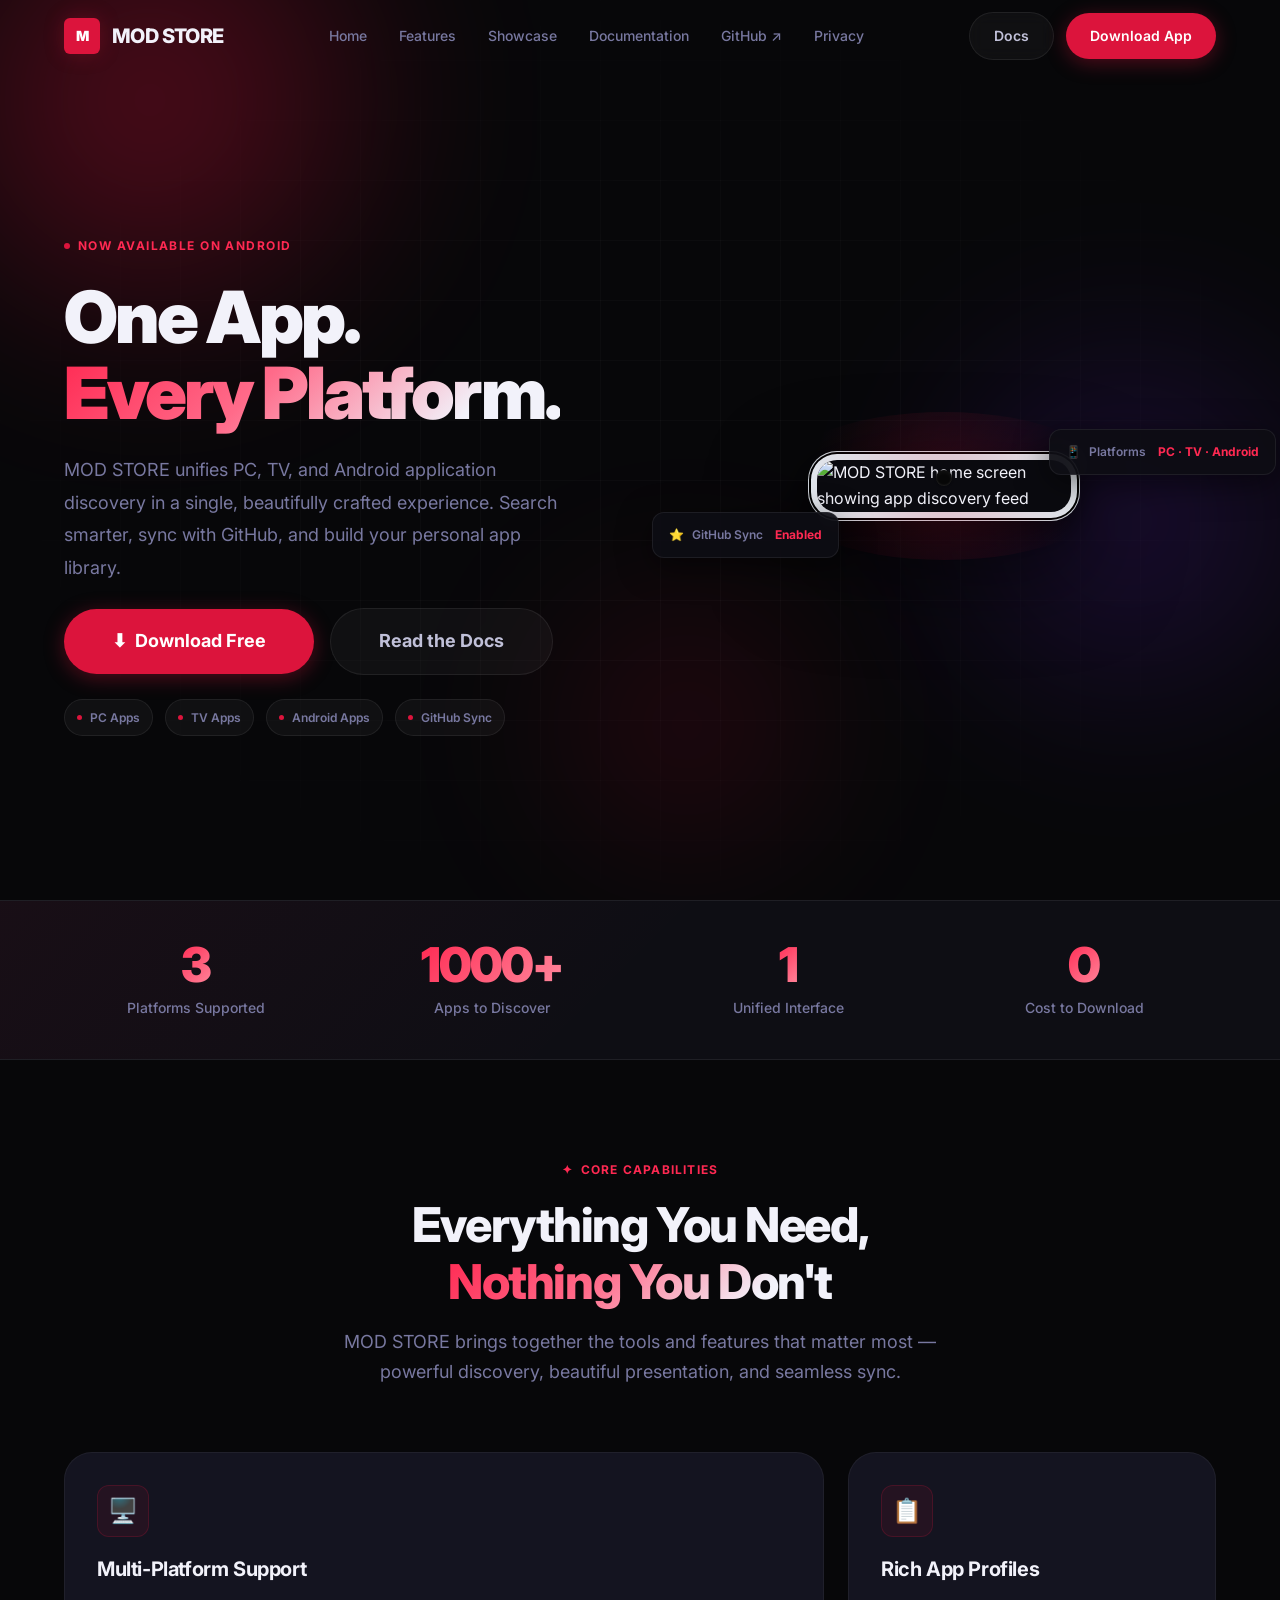
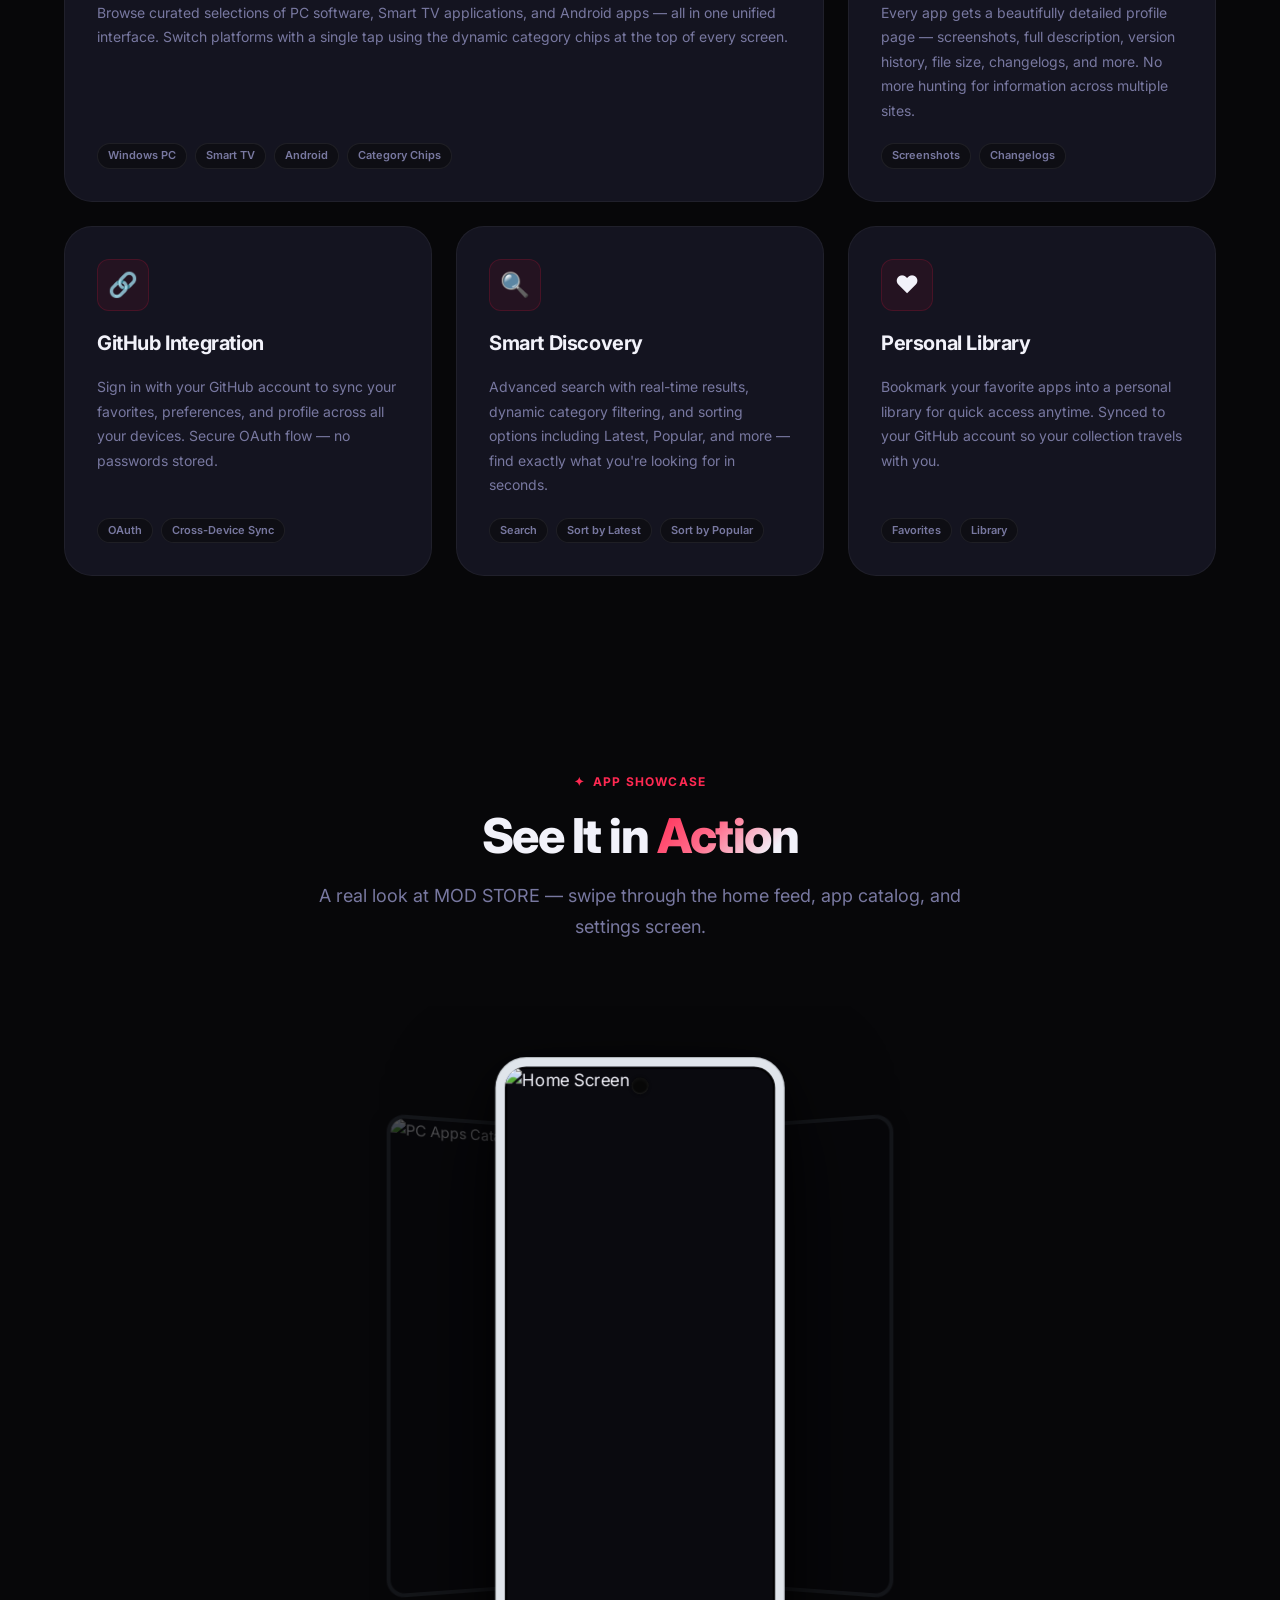
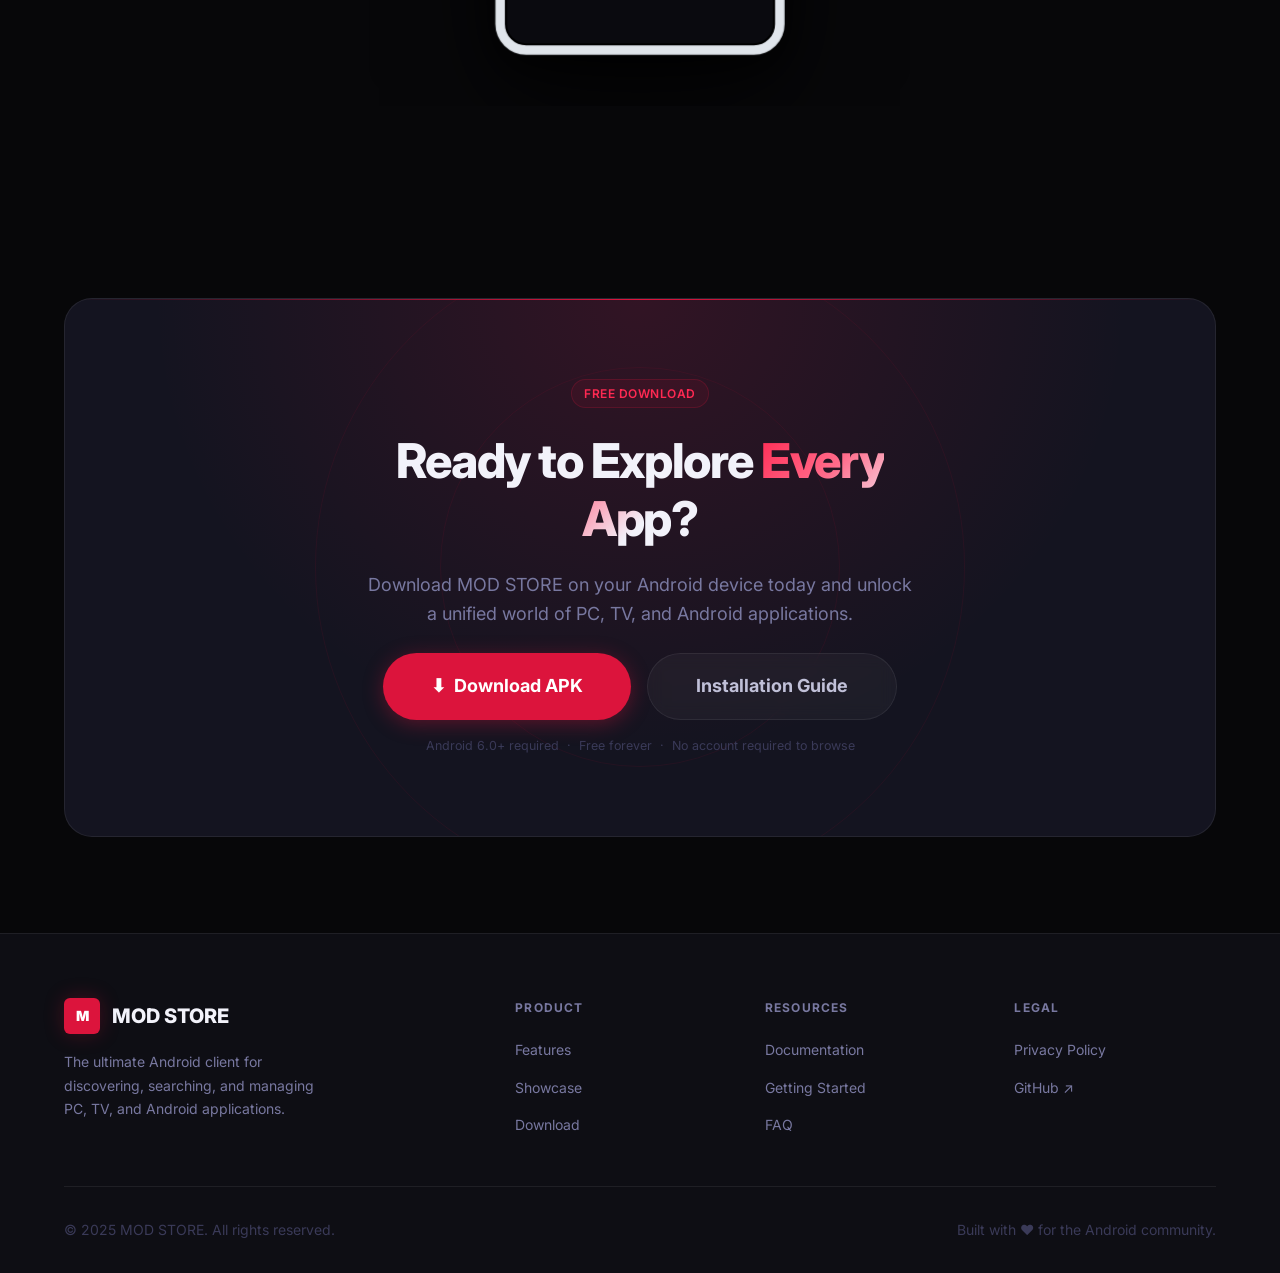
==== index.html @ a634ddc0 "Add files via upload" ====
<!DOCTYPE html>
<html lang="en">
<head>
  <meta charset="UTF-8" />
  <meta name="viewport" content="width=device-width, initial-scale=1.0" />
  <title>MOD STORE – Discover PC, TV &amp; Android Apps in One Place</title>
  <meta name="description" content="MOD STORE is the ultimate Android app for discovering and managing PC, TV, and mobile applications. GitHub sync, smart search, rich app profiles, and a personal library – all in one beautifully designed experience." />
  <meta name="theme-color" content="#DC143C" />
  <link rel="preconnect" href="https://fonts.googleapis.com" />
  <link rel="preconnect" href="https://fonts.gstatic.com" crossorigin />
  <link rel="stylesheet" href="https://fonts.googleapis.com/css2?family=Inter:wght@300;400;500;600;700;800;900&display=swap" />
  <link rel="stylesheet" href="assets/css/global.css" />
  <link rel="stylesheet" href="assets/css/home.css" />
</head>
<body>

<!-- ═══════════════════════════════════════════════════════════
     NAVIGATION
════════════════════════════════════════════════════════════ -->
<nav class="nav" id="main-nav" aria-label="Main navigation">
  <div class="nav__inner">
    <a href="index.html" class="nav__logo" id="nav-logo">
      <div class="nav__logo-icon" aria-hidden="true">M</div>
      MOD STORE
    </a>

    <ul class="nav__links" role="list">
      <li><a href="index.html" class="nav__link" id="nav-link-home">Home</a></li>
      <li><a href="#features" class="nav__link" id="nav-link-features">Features</a></li>
      <li><a href="#showcase" class="nav__link" id="nav-link-showcase">Showcase</a></li>
      <li><a href="docs.html" class="nav__link" id="nav-link-docs">Documentation</a></li>
      <li><a href="https://github.com/Developer-For-Git" target="_blank" rel="noopener" class="nav__link" id="nav-link-github">GitHub ↗</a></li>
      <li><a href="privacy.html" class="nav__link" id="nav-link-privacy">Privacy</a></li>
    </ul>

    <div class="nav__actions">
      <a href="docs.html" class="btn btn--ghost" id="nav-btn-docs">Docs</a>
      <a href="https://github.com/Developer-For-Git/MOD-STORE/releases/download/New/MOD-STORE-UPDATED.apk" class="btn btn--primary" id="nav-btn-download">Download App</a>
    </div>

    <button class="nav__hamburger" id="nav-hamburger" aria-label="Open navigation menu" aria-expanded="false">
      <span></span><span></span><span></span>
    </button>
  </div>
</nav>

<!-- Mobile nav overlay -->
<div class="nav__mobile" id="nav-mobile" role="navigation" aria-label="Mobile navigation">
  <a href="index.html" class="nav__link" id="mobile-nav-home">Home</a>
  <a href="#features" class="nav__link" id="mobile-nav-features">Features</a>
  <a href="#showcase" class="nav__link" id="mobile-nav-showcase">Showcase</a>
  <a href="docs.html" class="nav__link" id="mobile-nav-docs">Documentation</a>
  <a href="https://github.com/Developer-For-Git" target="_blank" rel="noopener" class="nav__link" id="mobile-nav-github">GitHub ↗</a>
  <a href="privacy.html" class="nav__link" id="mobile-nav-privacy">Privacy Policy</a>
  <a href="https://github.com/Developer-For-Git/MOD-STORE/releases/download/New/MOD-STORE-UPDATED.apk" class="btn btn--primary" id="mobile-nav-download">Download App</a>
</div>


<!-- ═══════════════════════════════════════════════════════════
     HERO
════════════════════════════════════════════════════════════ -->
<section class="hero" id="hero" aria-labelledby="hero-heading">
  <div class="hero__bg" aria-hidden="true">
    <div class="hero__orb hero__orb--1"></div>
    <div class="hero__orb hero__orb--2"></div>
    <div class="hero__orb hero__orb--3"></div>
    <div class="hero__grid"></div>
  </div>

  <div class="container">
    <div class="hero__content">
      <!-- Left: Text -->
      <div class="hero__text">
        <div class="hero__eyebrow">
          <span class="hero__eyebrow-dot" aria-hidden="true"></span>
          Now Available on Android
        </div>

        <h1 class="hero__title" id="hero-heading">
          One App.<br />
          <span class="gradient-text">Every Platform.</span>
        </h1>

        <p class="hero__subtitle">
          MOD STORE unifies PC, TV, and Android application discovery in a single, beautifully crafted experience. Search smarter, sync with GitHub, and build your personal app library.
        </p>

        <div class="hero__actions">
          <a href="https://github.com/Developer-For-Git/MOD-STORE/releases/download/New/MOD-STORE-UPDATED.apk" target="_blank" rel="noopener" class="btn btn--primary btn--xl" id="hero-download-btn">
            <span aria-hidden="true">⬇</span> Download Free
          </a>
          <a href="docs.html" class="btn btn--ghost btn--xl" id="hero-docs-btn">
            Read the Docs
          </a>
        </div>

        <div class="hero__platform-badges" aria-label="Supported platforms">
          <span class="hero__platform-badge">
            <span class="dot" aria-hidden="true"></span> PC Apps
          </span>
          <span class="hero__platform-badge">
            <span class="dot" aria-hidden="true"></span> TV Apps
          </span>
          <span class="hero__platform-badge">
            <span class="dot" aria-hidden="true"></span> Android Apps
          </span>
          <span class="hero__platform-badge">
            <span class="dot" aria-hidden="true"></span> GitHub Sync
          </span>
        </div>
      </div>

      <!-- Right: Mockup -->
      <div class="hero__visual" aria-hidden="true">
        <div class="hero__mockup-wrap">
          <!-- Silver Phone Frame styling added via CSS -->
          <div class="hero__mockup-notch"></div>
          <img src="https://raw.githubusercontent.com/Developer-For-Git/MOD-STORE-WEB-AS-DOC-DATA/refs/heads/main/SCREENSHOT/Screenshot_20260407_165447.jpg"
               alt="MOD STORE home screen showing app discovery feed"
               class="hero__mockup"
               width="360"
               loading="eager" />
          <div class="hero__mockup-glow"></div>

          <div class="hero__stat-chip hero__stat-chip--bottom">
            <span class="icon" aria-hidden="true">📱</span>
            <span class="label">Platforms</span>
            <span class="value">PC · TV · Android</span>
          </div>

          <div class="hero__stat-chip hero__stat-chip--top">
            <span class="icon" aria-hidden="true">⭐</span>
            <span class="label">GitHub Sync</span>
            <span class="value">Enabled</span>
          </div>
        </div>
      </div>
    </div>
  </div>
</section>


<!-- ═══════════════════════════════════════════════════════════
     STATS BAR
════════════════════════════════════════════════════════════ -->
<div class="stats-bar" aria-label="Key statistics">
  <div class="container">
    <div class="stats-bar__grid">
      <div class="stat-item reveal">
        <span class="stat-item__value">3</span>
        <span class="stat-item__label">Platforms Supported</span>
      </div>
      <div class="stat-item reveal reveal--delay-1">
        <span class="stat-item__value">1000+</span>
        <span class="stat-item__label">Apps to Discover</span>
      </div>
      <div class="stat-item reveal reveal--delay-2">
        <span class="stat-item__value">1</span>
        <span class="stat-item__label">Unified Interface</span>
      </div>
      <div class="stat-item reveal reveal--delay-3">
        <span class="stat-item__value">0</span>
        <span class="stat-item__label">Cost to Download</span>
      </div>
    </div>
  </div>
</div>


<!-- ═══════════════════════════════════════════════════════════
     FEATURES
════════════════════════════════════════════════════════════ -->
<section class="features section" id="features" aria-labelledby="features-heading">
  <div class="container">
    <header class="section-header reveal">
      <div class="section-header__eyebrow" aria-hidden="true">
        <span>✦</span> Core Capabilities
      </div>
      <h2 class="section-header__title" id="features-heading">
        Everything You Need,<br />
        <span class="gradient-text">Nothing You Don't</span>
      </h2>
      <p class="section-header__subtitle">
        MOD STORE brings together the tools and features that matter most — powerful discovery, beautiful presentation, and seamless sync.
      </p>
    </header>

    <div class="features__grid">
      <!-- Card 1 – Wide -->
      <article class="feature-card reveal" id="feature-multiplatform">
        <div class="feature-card__icon" aria-hidden="true">🖥️</div>
        <h3 class="feature-card__title">Multi-Platform Support</h3>
        <p class="feature-card__description">
          Browse curated selections of PC software, Smart TV applications, and Android apps — all in one unified interface. Switch platforms with a single tap using the dynamic category chips at the top of every screen.
        </p>
        <div class="feature-card__tags" aria-label="Supported platforms">
          <span class="feature-tag">Windows PC</span>
          <span class="feature-tag">Smart TV</span>
          <span class="feature-tag">Android</span>
          <span class="feature-tag">Category Chips</span>
        </div>
      </article>

      <!-- Card 2 -->
      <article class="feature-card reveal reveal--delay-1" id="feature-profiles">
        <div class="feature-card__icon" aria-hidden="true">📋</div>
        <h3 class="feature-card__title">Rich App Profiles</h3>
        <p class="feature-card__description">
          Every app gets a beautifully detailed profile page — screenshots, full description, version history, file size, changelogs, and more. No more hunting for information across multiple sites.
        </p>
        <div class="feature-card__tags">
          <span class="feature-tag">Screenshots</span>
          <span class="feature-tag">Changelogs</span>
        </div>
      </article>

      <!-- Card 3 -->
      <article class="feature-card reveal reveal--delay-2" id="feature-github">
        <div class="feature-card__icon" aria-hidden="true">🔗</div>
        <h3 class="feature-card__title">GitHub Integration</h3>
        <p class="feature-card__description">
          Sign in with your GitHub account to sync your favorites, preferences, and profile across all your devices. Secure OAuth flow — no passwords stored.
        </p>
        <div class="feature-card__tags">
          <span class="feature-tag">OAuth</span>
          <span class="feature-tag">Cross-Device Sync</span>
        </div>
      </article>

      <!-- Card 4 -->
      <article class="feature-card reveal reveal--delay-1" id="feature-discovery">
        <div class="feature-card__icon" aria-hidden="true">🔍</div>
        <h3 class="feature-card__title">Smart Discovery</h3>
        <p class="feature-card__description">
          Advanced search with real-time results, dynamic category filtering, and sorting options including Latest, Popular, and more — find exactly what you're looking for in seconds.
        </p>
        <div class="feature-card__tags">
          <span class="feature-tag">Search</span>
          <span class="feature-tag">Sort by Latest</span>
          <span class="feature-tag">Sort by Popular</span>
        </div>
      </article>

      <!-- Card 5 -->
      <article class="feature-card reveal reveal--delay-2" id="feature-library">
        <div class="feature-card__icon" aria-hidden="true">❤️</div>
        <h3 class="feature-card__title">Personal Library</h3>
        <p class="feature-card__description">
          Bookmark your favorite apps into a personal library for quick access anytime. Synced to your GitHub account so your collection travels with you.
        </p>
        <div class="feature-card__tags">
          <span class="feature-tag">Favorites</span>
          <span class="feature-tag">Library</span>
        </div>
      </article>
    </div>
  </div>
</section>


<!-- ═══════════════════════════════════════════════════════════
     SHOWCASE – SWIPEABLE PHONE STAGE
════════════════════════════════════════════════════════════ -->
<section class="showcase section" id="showcase" aria-labelledby="showcase-heading">
  <div class="container">
    <header class="section-header reveal">
      <div class="section-header__eyebrow" aria-hidden="true">
        <span>✦</span> App Showcase
      </div>
      <h2 class="section-header__title" id="showcase-heading">
        See It in <span class="gradient-text">Action</span>
      </h2>
      <p class="section-header__subtitle">
        A real look at MOD STORE — swipe through the home feed, app catalog, and settings screen.
      </p>
    </header>

    <!-- Phone Stage (Swipeable 3D Carousel) -->
    <div class="phone-stage reveal" id="phone-stage" aria-label="Swipeable app screenshots">

      <!-- Slide 1 -->
      <div class="stage-device">
        <div class="stage-device__notch"></div>
        <img src="https://raw.githubusercontent.com/Developer-For-Git/MOD-STORE-WEB-AS-DOC-DATA/refs/heads/main/SCREENSHOT/Screenshot_20260407_165451.jpg" alt="PC Apps Catalog" draggable="false" />
      </div>

      <!-- Slide 2 -->
      <div class="stage-device">
        <div class="stage-device__notch"></div>
        <img src="https://raw.githubusercontent.com/Developer-For-Git/MOD-STORE-WEB-AS-DOC-DATA/refs/heads/main/SCREENSHOT/Screenshot_20260407_165447.jpg" alt="Home Screen" draggable="false" />
      </div>

      <!-- Slide 3 -->
      <div class="stage-device">
        <div class="stage-device__notch"></div>
        <img src="https://raw.githubusercontent.com/Developer-For-Git/MOD-STORE-WEB-AS-DOC-DATA/refs/heads/main/SCREENSHOT/Screenshot_20260407_165457.jpg" alt="App Settings" draggable="false" />
      </div>

      <!-- Slide 4 -->
      <div class="stage-device">
        <div class="stage-device__notch"></div>
        <img src="https://raw.githubusercontent.com/Developer-For-Git/MOD-STORE-WEB-AS-DOC-DATA/refs/heads/main/SCREENSHOT/Screenshot_20260407_205702.jpg" alt="App Details" draggable="false" />
      </div>

      <!-- Slide 5 -->
      <div class="stage-device">
        <div class="stage-device__notch"></div>
        <img src="https://raw.githubusercontent.com/Developer-For-Git/MOD-STORE-WEB-AS-DOC-DATA/refs/heads/main/SCREENSHOT/Screenshot_20260407_205804.jpg" alt="Download Progress" draggable="false" />
      </div>

      <!-- Slide 6 -->
      <div class="stage-device">
        <div class="stage-device__notch"></div>
        <img src="https://raw.githubusercontent.com/Developer-For-Git/MOD-STORE-WEB-AS-DOC-DATA/refs/heads/main/SCREENSHOT/Screenshot_20260407_210455.jpg" alt="More Options" draggable="false" />
      </div>

    </div>
  </div>
</section>



<!-- ═══════════════════════════════════════════════════════════
     CTA DOWNLOAD
════════════════════════════════════════════════════════════ -->
<section class="cta-section section" id="download" aria-labelledby="cta-heading">
  <div class="container">
    <div class="cta-banner reveal">
      <div class="cta-ring cta-ring--1" aria-hidden="true"></div>
      <div class="cta-ring cta-ring--2" aria-hidden="true"></div>
      <div class="cta-banner__content">
        <div class="badge badge--primary" aria-hidden="true">Free Download</div>
        <h2 class="cta-banner__title" id="cta-heading">
          Ready to Explore <span class="gradient-text">Every App</span>?
        </h2>
        <p class="cta-banner__subtitle">
          Download MOD STORE on your Android device today and unlock a unified world of PC, TV, and Android applications.
        </p>
        <div class="cta-banner__actions">
          <a href="https://github.com/Developer-For-Git/MOD-STORE/releases/download/New/MOD-STORE-UPDATED.apk" target="_blank" rel="noopener" class="btn btn--primary btn--xl" id="cta-download-btn" aria-label="Download MOD STORE APK">
            <span aria-hidden="true">⬇</span> Download APK
          </a>
          <a href="docs.html#getting-started" class="btn btn--ghost btn--xl" id="cta-docs-btn">
            Installation Guide
          </a>
        </div>
        <p style="font-size: 0.78rem; color: var(--text-faint); margin-top: -8px;">
          Android 6.0+ required &nbsp;·&nbsp; Free forever &nbsp;·&nbsp; No account required to browse
        </p>
      </div>
    </div>
  </div>
</section>


<!-- ═══════════════════════════════════════════════════════════
     FOOTER
════════════════════════════════════════════════════════════ -->
<footer class="footer" aria-label="Site footer">
  <div class="container">
    <div class="footer__grid">
      <div class="footer__brand">
        <a href="index.html" class="footer__logo" id="footer-logo">
          <div class="nav__logo-icon" aria-hidden="true">M</div>
          MOD STORE
        </a>
        <p class="footer__tagline">
          The ultimate Android client for discovering, searching, and managing PC, TV, and Android applications.
        </p>
      </div>

      <div>
        <p class="footer__col-title">Product</p>
        <ul class="footer__links" role="list">
          <li><a href="#features" class="footer__link" id="footer-features">Features</a></li>
          <li><a href="#showcase" class="footer__link" id="footer-showcase">Showcase</a></li>
          <li><a href="#download" class="footer__link" id="footer-download">Download</a></li>
        </ul>
      </div>

      <div>
        <p class="footer__col-title">Resources</p>
        <ul class="footer__links" role="list">
          <li><a href="docs.html" class="footer__link" id="footer-docs">Documentation</a></li>
          <li><a href="docs.html#getting-started" class="footer__link" id="footer-getting-started">Getting Started</a></li>
          <li><a href="docs.html#faq" class="footer__link" id="footer-faq">FAQ</a></li>
        </ul>
      </div>

      <div>
        <p class="footer__col-title">Legal</p>
        <ul class="footer__links" role="list">
          <li><a href="privacy.html" class="footer__link" id="footer-privacy">Privacy Policy</a></li>
          <li><a href="https://github.com/Developer-For-Git" target="_blank" rel="noopener" class="footer__link" id="footer-github">GitHub ↗</a></li>
        </ul>
      </div>
    </div>

    <div class="footer__bottom">
      <span>&copy; 2025 MOD STORE. All rights reserved.</span>
      <span>Built with ❤️ for the Android community.</span>
    </div>
  </div>
</footer>


<script src="assets/js/nav.js"></script>
<script src="assets/js/showcase.js"></script>
</body>
</html>
---- assets/css/global.css ----
/* ============================================================
   MOD STORE – Global CSS
   Design tokens, reset, typography, utilities, animations
   ============================================================ */

@import url('https://fonts.googleapis.com/css2?family=Inter:wght@300;400;500;600;700;800;900&display=swap');

/* ── Design Tokens ─────────────────────────────────────────── */
:root {
  /* Colors */
  --primary:          #DC143C;
  --primary-light:    #FF2952;
  --primary-dark:     #A50E2D;
  --primary-glow:     rgba(220, 20, 60, 0.35);
  --primary-subtle:   rgba(220, 20, 60, 0.08);

  /* Backgrounds */
  --bg-base:          #070709;
  --bg-surface:       #0E0E14;
  --bg-card:          #141420;
  --bg-card-hover:    #1C1C2C;
  --bg-glass:         rgba(255, 255, 255, 0.04);
  --bg-glass-hover:   rgba(255, 255, 255, 0.07);

  /* Text */
  --text-primary:     #F2F2FA;
  --text-secondary:   #C0C0D8;
  --text-muted:       #7878A0;
  --text-faint:       #3A3A58;

  /* Borders */
  --border:           rgba(255, 255, 255, 0.07);
  --border-active:    rgba(220, 20, 60, 0.5);
  --border-card:      rgba(255, 255, 255, 0.05);

  /* Shadows */
  --shadow-sm:        0 2px 12px rgba(0,0,0,0.4);
  --shadow-md:        0 8px 32px rgba(0,0,0,0.5);
  --shadow-lg:        0 20px 60px rgba(0,0,0,0.6);
  --shadow-glow:      0 0 40px var(--primary-glow);
  --shadow-glow-sm:   0 0 20px rgba(220,20,60,0.25);

  /* Radius */
  --radius-sm:        6px;
  --radius-md:        12px;
  --radius-lg:        20px;
  --radius-xl:        28px;
  --radius-full:      9999px;

  /* Spacing */
  --space-1:  4px;
  --space-2:  8px;
  --space-3:  12px;
  --space-4:  16px;
  --space-5:  20px;
  --space-6:  24px;
  --space-8:  32px;
  --space-10: 40px;
  --space-12: 48px;
  --space-16: 64px;
  --space-20: 80px;
  --space-24: 96px;

  /* Typography */
  --font:          'Inter', -apple-system, BlinkMacSystemFont, sans-serif;
  --text-xs:       0.75rem;
  --text-sm:       0.875rem;
  --text-base:     1rem;
  --text-lg:       1.125rem;
  --text-xl:       1.25rem;
  --text-2xl:      1.5rem;
  --text-3xl:      1.875rem;
  --text-4xl:      2.25rem;
  --text-5xl:      3rem;
  --text-6xl:      3.75rem;
  --text-7xl:      4.5rem;

  /* Transitions */
  --transition-fast:   150ms ease;
  --transition-base:   250ms ease;
  --transition-slow:   400ms ease;

  /* Layout */
  --nav-height:    72px;
  --max-width:     1200px;
  --content-width: 860px;
}

/* ── CSS Reset ─────────────────────────────────────────────── */
*, *::before, *::after {
  box-sizing: border-box;
  margin: 0;
  padding: 0;
}

html {
  scroll-behavior: smooth;
  -webkit-text-size-adjust: 100%;
}

body {
  font-family: var(--font);
  font-size: var(--text-base);
  line-height: 1.6;
  color: var(--text-primary);
  background-color: var(--bg-base);
  overflow-x: hidden;
  -webkit-font-smoothing: antialiased;
  -moz-osx-font-smoothing: grayscale;
}

img, video {
  max-width: 100%;
  height: auto;
  display: block;
}

a {
  color: inherit;
  text-decoration: none;
}

button {
  cursor: pointer;
  border: none;
  background: none;
  font-family: inherit;
}

ul, ol {
  list-style: none;
}

/* ── Typography ────────────────────────────────────────────── */
h1, h2, h3, h4, h5, h6 {
  font-weight: 700;
  line-height: 1.2;
  letter-spacing: -0.02em;
}

/* Gradient text utility */
.gradient-text {
  background: linear-gradient(135deg, var(--primary-light) 0%, #FF6B8A 40%, var(--text-primary) 80%);
  -webkit-background-clip: text;
  -webkit-text-fill-color: transparent;
  background-clip: text;
}

.gradient-text-alt {
  background: linear-gradient(135deg, var(--text-primary) 0%, var(--text-secondary) 60%, var(--primary-light) 100%);
  -webkit-background-clip: text;
  -webkit-text-fill-color: transparent;
  background-clip: text;
}

/* ── Layout Utilities ──────────────────────────────────────── */
.container {
  width: 100%;
  max-width: var(--max-width);
  margin-inline: auto;
  padding-inline: var(--space-6);
}

.section {
  padding-block: var(--space-24);
}

@media (max-width: 768px) {
  .section {
    padding-block: var(--space-16);
  }
}

/* ── Navigation ────────────────────────────────────────────── */
.nav {
  position: fixed;
  top: 0;
  left: 0;
  right: 0;
  z-index: 1000;
  height: var(--nav-height);
  display: flex;
  align-items: center;
  transition: background var(--transition-slow), box-shadow var(--transition-slow);
}

.nav.scrolled {
  background: rgba(7, 7, 9, 0.88);
  backdrop-filter: blur(20px);
  -webkit-backdrop-filter: blur(20px);
  box-shadow: 0 1px 0 var(--border);
}

.nav__inner {
  display: flex;
  align-items: center;
  justify-content: space-between;
  width: 100%;
  max-width: var(--max-width);
  margin-inline: auto;
  padding-inline: var(--space-6);
}

.nav__logo {
  display: flex;
  align-items: center;
  gap: var(--space-3);
  font-size: var(--text-xl);
  font-weight: 800;
  letter-spacing: -0.03em;
}

.nav__logo-icon {
  width: 36px;
  height: 36px;
  background: var(--primary);
  border-radius: var(--radius-sm);
  display: flex;
  align-items: center;
  justify-content: center;
  font-size: var(--text-sm);
  font-weight: 900;
  color: white;
  box-shadow: var(--shadow-glow-sm);
  flex-shrink: 0;
}

.nav__links {
  display: flex;
  align-items: center;
  gap: var(--space-8);
}

.nav__link {
  font-size: var(--text-sm);
  font-weight: 500;
  color: var(--text-muted);
  transition: color var(--transition-fast);
  position: relative;
}

.nav__link:hover {
  color: var(--text-primary);
}

.nav__link::after {
  content: '';
  position: absolute;
  bottom: -3px;
  left: 0;
  width: 0;
  height: 1.5px;
  background: var(--primary);
  transition: width var(--transition-base);
}

.nav__link:hover::after {
  width: 100%;
}

.nav__actions {
  display: flex;
  align-items: center;
  gap: var(--space-3);
}

/* ── Buttons ───────────────────────────────────────────────── */
.btn {
  display: inline-flex;
  align-items: center;
  gap: var(--space-2);
  padding: var(--space-3) var(--space-6);
  border-radius: var(--radius-full);
  font-size: var(--text-sm);
  font-weight: 600;
  transition: all var(--transition-base);
  white-space: nowrap;
  position: relative;
  overflow: hidden;
}

.btn--primary {
  background: var(--primary);
  color: white;
  box-shadow: 0 4px 20px var(--primary-glow);
}

.btn--primary:hover {
  background: var(--primary-light);
  transform: translateY(-2px);
  box-shadow: 0 8px 32px var(--primary-glow);
}

.btn--primary:active {
  transform: translateY(0);
}

.btn--ghost {
  background: var(--bg-glass);
  color: var(--text-secondary);
  border: 1px solid var(--border);
  backdrop-filter: blur(8px);
}

.btn--ghost:hover {
  background: var(--bg-glass-hover);
  color: var(--text-primary);
  border-color: rgba(255,255,255,0.15);
  transform: translateY(-1px);
}

.btn--lg {
  padding: var(--space-4) var(--space-10);
  font-size: var(--text-base);
  border-radius: var(--radius-full);
}

.btn--xl {
  padding: 18px var(--space-12);
  font-size: var(--text-lg);
  font-weight: 700;
  border-radius: var(--radius-full);
}

/* Shimmer effect on primary buttons */
.btn--primary::before {
  content: '';
  position: absolute;
  top: 0;
  left: -100%;
  width: 100%;
  height: 100%;
  background: linear-gradient(90deg, transparent, rgba(255,255,255,0.15), transparent);
  transition: left 0.5s ease;
}

.btn--primary:hover::before {
  left: 100%;
}

/* ── Badge ─────────────────────────────────────────────────── */
.badge {
  display: inline-flex;
  align-items: center;
  gap: var(--space-1);
  padding: var(--space-1) var(--space-3);
  border-radius: var(--radius-full);
  font-size: var(--text-xs);
  font-weight: 600;
  letter-spacing: 0.04em;
  text-transform: uppercase;
}

.badge--primary {
  background: var(--primary-subtle);
  color: var(--primary-light);
  border: 1px solid rgba(220,20,60,0.2);
}

.badge--surface {
  background: var(--bg-card);
  color: var(--text-muted);
  border: 1px solid var(--border-card);
}

/* ── Card ──────────────────────────────────────────────────── */
.card {
  background: var(--bg-card);
  border: 1px solid var(--border-card);
  border-radius: var(--radius-lg);
  padding: var(--space-8);
  transition: all var(--transition-base);
}

.card--glass {
  background: var(--bg-glass);
  border: 1px solid var(--border);
  backdrop-filter: blur(16px);
  -webkit-backdrop-filter: blur(16px);
}

.card:hover {
  background: var(--bg-card-hover);
  border-color: var(--border-active);
  transform: translateY(-4px);
  box-shadow: var(--shadow-md), var(--shadow-glow-sm);
}

/* ── Section Header ────────────────────────────────────────── */
.section-header {
  text-align: center;
  margin-bottom: var(--space-16);
}

.section-header__eyebrow {
  display: inline-flex;
  align-items: center;
  gap: var(--space-2);
  font-size: var(--text-xs);
  font-weight: 700;
  letter-spacing: 0.1em;
  text-transform: uppercase;
  color: var(--primary-light);
  margin-bottom: var(--space-4);
}

.section-header__title {
  font-size: clamp(var(--text-3xl), 5vw, var(--text-5xl));
  font-weight: 800;
  letter-spacing: -0.03em;
  margin-bottom: var(--space-4);
}

.section-header__subtitle {
  font-size: var(--text-lg);
  color: var(--text-muted);
  max-width: 60ch;
  margin-inline: auto;
  line-height: 1.7;
}

/* ── Divider ────────────────────────────────────────────────── */
.divider {
  height: 1px;
  background: linear-gradient(90deg, transparent, var(--border), transparent);
  border: none;
  margin-block: var(--space-20);
}

/* ── Hamburger (mobile nav) ─────────────────────────────────── */
.nav__hamburger {
  display: none;
  flex-direction: column;
  gap: 5px;
  padding: var(--space-2);
  cursor: pointer;
}

.nav__hamburger span {
  display: block;
  width: 22px;
  height: 2px;
  background: var(--text-primary);
  border-radius: 2px;
  transition: all var(--transition-base);
}

.nav__hamburger.open span:nth-child(1) {
  transform: translateY(7px) rotate(45deg);
}
.nav__hamburger.open span:nth-child(2) {
  opacity: 0;
  transform: scaleX(0);
}
.nav__hamburger.open span:nth-child(3) {
  transform: translateY(-7px) rotate(-45deg);
}

/* Mobile nav overlay */
.nav__mobile {
  display: none;
  position: fixed;
  top: var(--nav-height);
  left: 0; right: 0;
  background: rgba(7,7,9,0.97);
  backdrop-filter: blur(20px);
  -webkit-backdrop-filter: blur(20px);
  border-bottom: 1px solid var(--border);
  padding: var(--space-6);
  flex-direction: column;
  gap: var(--space-4);
  z-index: 999;
  transform: translateY(-10px);
  opacity: 0;
  pointer-events: none;
  transition: all var(--transition-base);
}

.nav__mobile.open {
  display: flex;
  transform: translateY(0);
  opacity: 1;
  pointer-events: all;
}

.nav__mobile .nav__link {
  font-size: var(--text-base);
  padding: var(--space-3) 0;
  border-bottom: 1px solid var(--border);
  color: var(--text-secondary);
}

.nav__mobile .btn {
  margin-top: var(--space-2);
  justify-content: center;
}

@media (max-width: 768px) {
  .nav__links,
  .nav__actions .btn--ghost {
    display: none;
  }
  .nav__hamburger {
    display: flex;
  }
}

/* ── Scroll-reveal animations ──────────────────────────────── */
.reveal {
  opacity: 0;
  transform: translateY(30px);
  transition: opacity 0.7s ease, transform 0.7s ease;
}

.reveal.visible {
  opacity: 1;
  transform: translateY(0);
}

.reveal--delay-1 { transition-delay: 0.1s; }
.reveal--delay-2 { transition-delay: 0.2s; }
.reveal--delay-3 { transition-delay: 0.3s; }
.reveal--delay-4 { transition-delay: 0.4s; }
.reveal--delay-5 { transition-delay: 0.5s; }

/* ── Footer ─────────────────────────────────────────────────── */
.footer {
  background: var(--bg-surface);
  border-top: 1px solid var(--border);
  padding-block: var(--space-16) var(--space-8);
}

.footer__grid {
  display: grid;
  grid-template-columns: 2fr 1fr 1fr 1fr;
  gap: var(--space-12);
  margin-bottom: var(--space-12);
}

.footer__brand {
  display: flex;
  flex-direction: column;
  gap: var(--space-4);
}

.footer__logo {
  display: flex;
  align-items: center;
  gap: var(--space-3);
  font-size: var(--text-xl);
  font-weight: 800;
}

.footer__tagline {
  font-size: var(--text-sm);
  color: var(--text-muted);
  line-height: 1.7;
  max-width: 28ch;
}

.footer__col-title {
  font-size: var(--text-xs);
  font-weight: 700;
  letter-spacing: 0.1em;
  text-transform: uppercase;
  color: var(--text-muted);
  margin-bottom: var(--space-5);
}

.footer__links {
  display: flex;
  flex-direction: column;
  gap: var(--space-3);
}

.footer__link {
  font-size: var(--text-sm);
  color: var(--text-muted);
  transition: color var(--transition-fast);
}

.footer__link:hover {
  color: var(--text-primary);
}

.footer__bottom {
  display: flex;
  align-items: center;
  justify-content: space-between;
  padding-top: var(--space-8);
  border-top: 1px solid var(--border);
  font-size: var(--text-sm);
  color: var(--text-faint);
  flex-wrap: wrap;
  gap: var(--space-4);
}

@media (max-width: 768px) {
  .footer__grid {
    grid-template-columns: 1fr 1fr;
  }
  .footer__brand {
    grid-column: 1 / -1;
  }
}

@media (max-width: 480px) {
  .footer__grid {
    grid-template-columns: 1fr;
  }
}

/* ── Keyframe Animations ────────────────────────────────────── */
@keyframes float {
  0%, 100% { transform: translateY(0); }
  50%       { transform: translateY(-12px); }
}

@keyframes float-slow {
  0%, 100% { transform: translateY(0) rotate(0deg); }
  50%       { transform: translateY(-20px) rotate(5deg); }
}

@keyframes pulse-glow {
  0%, 100% { box-shadow: 0 0 20px var(--primary-glow); }
  50%       { box-shadow: 0 0 50px var(--primary-glow), 0 0 100px rgba(220,20,60,0.15); }
}

@keyframes orb-drift {
  0%   { transform: translate(0, 0) scale(1); }
  33%  { transform: translate(30px, -40px) scale(1.05); }
  66%  { transform: translate(-20px, 20px) scale(0.95); }
  100% { transform: translate(0, 0) scale(1); }
}

@keyframes orb-drift-alt {
  0%   { transform: translate(0, 0) scale(1); }
  33%  { transform: translate(-40px, 30px) scale(0.95); }
  66%  { transform: translate(25px, -25px) scale(1.05); }
  100% { transform: translate(0, 0) scale(1); }
}

@keyframes spin-slow {
  from { transform: rotate(0deg); }
  to   { transform: rotate(360deg); }
}

@keyframes fade-up {
  from { opacity: 0; transform: translateY(20px); }
  to   { opacity: 1; transform: translateY(0); }
}

@keyframes shimmer-line {
  0%   { background-position: -200% center; }
  100% { background-position: 200% center; }
}

/* ── Scroll to Top Button ────────────────────────────────────── */
.scroll-to-top {
  position: fixed;
  bottom: var(--space-6);
  right: var(--space-6);
  width: 48px;
  height: 48px;
  border-radius: 50%;
  background: var(--primary);
  color: white;
  display: flex;
  align-items: center;
  justify-content: center;
  box-shadow: 0 10px 20px rgba(220, 20, 60, 0.3);
  z-index: 999;
  opacity: 0;
  visibility: hidden;
  transform: translateY(20px);
  transition: all 0.3s cubic-bezier(0.16, 1, 0.3, 1);
  border: 1px solid rgba(255, 255, 255, 0.1);
}

.scroll-to-top.visible {
  opacity: 1;
  visibility: visible;
  transform: translateY(0);
}

.scroll-to-top:hover {
  transform: translateY(-4px);
  box-shadow: 0 14px 28px rgba(220, 20, 60, 0.4);
  background: var(--primary-light);
}

.scroll-to-top:active {
  transform: translateY(0);
}

.scroll-to-top svg {
  width: 24px;
  height: 24px;
}

@media (max-width: 768px) {
  .scroll-to-top {
    bottom: var(--space-4);
    right: var(--space-4);
    width: 40px;
    height: 40px;
  }
  .scroll-to-top svg {
    width: 20px;
    height: 20px;
  }
}
---- assets/css/home.css ----
/* ============================================================
   MOD STORE – Home Page CSS (hero, features, carousel, stats, CTA)
   ============================================================ */

/* ── Hero ──────────────────────────────────────────────────── */
.hero {
  position: relative;
  min-height: 100vh;
  display: flex;
  align-items: center;
  padding-top: var(--nav-height);
  overflow: hidden;
}

.hero__bg { position: absolute; inset: 0; pointer-events: none; overflow: hidden; }

.hero__orb {
  position: absolute;
  border-radius: 50%;
  filter: blur(80px);
}

.hero__orb--1 {
  width: 600px; height: 600px;
  background: radial-gradient(circle, var(--primary) 0%, transparent 70%);
  top: -200px; left: -150px;
  opacity: 0.4;
  animation: orb-drift 20s ease-in-out infinite;
}

.hero__orb--2 {
  width: 500px; height: 500px;
  background: radial-gradient(circle, #7B2FFF 0%, transparent 70%);
  top: 30%; right: -100px;
  opacity: 0.2;
  animation: orb-drift-alt 25s ease-in-out infinite;
}

.hero__orb--3 {
  width: 350px; height: 350px;
  background: radial-gradient(circle, var(--primary-dark) 0%, transparent 70%);
  bottom: 0; left: 40%;
  opacity: 0.25;
  animation: orb-drift 30s ease-in-out infinite reverse;
}

.hero__grid {
  position: absolute; inset: 0;
  background-image:
    linear-gradient(rgba(255,255,255,0.025) 1px, transparent 1px),
    linear-gradient(90deg, rgba(255,255,255,0.025) 1px, transparent 1px);
  background-size: 60px 60px;
  mask-image: radial-gradient(ellipse at 50% 50%, black 30%, transparent 80%);
}

.hero__content {
  position: relative; z-index: 1;
  display: grid;
  grid-template-columns: 1fr 1fr;
  align-items: center;
  gap: var(--space-16);
  padding-block: var(--space-24);
}

.hero__text {
  display: flex;
  flex-direction: column;
  gap: var(--space-6);
}

.hero__eyebrow {
  display: inline-flex;
  align-items: center;
  gap: var(--space-2);
  font-size: var(--text-xs);
  font-weight: 700;
  letter-spacing: 0.12em;
  text-transform: uppercase;
  color: var(--primary-light);
  animation: fade-up 0.6s ease both;
}

.hero__eyebrow-dot {
  width: 6px; height: 6px;
  border-radius: 50%;
  background: var(--primary);
  animation: pulse-glow 2s ease-in-out infinite;
}

.hero__title {
  font-size: clamp(2.5rem, 6vw, var(--text-7xl));
  font-weight: 900;
  line-height: 1.05;
  letter-spacing: -0.04em;
  animation: fade-up 0.6s ease 0.1s both;
}

.hero__subtitle {
  font-size: var(--text-lg);
  color: var(--text-muted);
  line-height: 1.8;
  max-width: 46ch;
  animation: fade-up 0.6s ease 0.2s both;
}

.hero__actions {
  display: flex; flex-wrap: wrap;
  align-items: center;
  gap: var(--space-4);
  animation: fade-up 0.6s ease 0.3s both;
}

.hero__platform-badges {
  display: flex;
  align-items: center;
  gap: var(--space-3);
  flex-wrap: wrap;
  animation: fade-up 0.6s ease 0.4s both;
}

.hero__platform-badge {
  display: flex;
  align-items: center;
  gap: var(--space-2);
  padding: var(--space-2) var(--space-3);
  background: var(--bg-glass);
  border: 1px solid var(--border);
  border-radius: var(--radius-full);
  font-size: var(--text-xs);
  font-weight: 600;
  color: var(--text-muted);
  backdrop-filter: blur(8px);
}

.hero__platform-badge .dot {
  width: 5px; height: 5px;
  border-radius: 50%;
  background: var(--primary);
}

.hero__visual {
  position: relative;
  display: flex;
  justify-content: center;
  align-items: center;
  animation: fade-up 0.8s ease 0.2s both;
}

.hero__mockup-wrap { position: relative; display: inline-block; }

.hero__mockup-wrap {
  position: relative;
  display: inline-block;
  padding: 8px; /* space for the outer frame */
  background: #e0e5eb; /* Silver/white chassis thick bezel */
  border-radius: 28px;
  box-shadow:
    inset 0 0 0 2px #000, /* inner black bezel */
    0 0 0 1px #cbd0d6,
    0 40px 100px rgba(0, 0, 0, 0.8),
    0 10px 30px rgba(0, 0, 0, 0.6);
  animation: float 6s ease-in-out infinite;
  z-index: 5;
}

.hero__mockup-notch {
  position: absolute;
  top: 18px; /* 8px border + 10px spacing */
  left: 50%;
  transform: translateX(-50%);
  width: 16px;
  height: 16px;
  background: #070707;
  border-radius: 50%;
  z-index: 10;
  box-shadow: inset 0 2px 4px rgba(255,255,255,0.05), inset 0 -1px 2px rgba(255,255,255,0.1), 0 0 2px rgba(0,0,0,0.5);
}

.hero__mockup {
  display: block;
  width: 100%;
  max-width: 254px; /* Slightly narrower to fit frame perfectly */
  max-height: 520px;
  object-fit: cover;
  object-position: top;
  border-radius: 20px; /* inner radius */
  background: #0a0a0f;
}

.hero__mockup-glow {
  position: absolute;
  inset: -40px;
  border-radius: 50%;
  background: radial-gradient(circle, rgba(220,20,60,0.18) 0%, transparent 70%);
  pointer-events: none;
  z-index: -1;
}

.hero__stat-chip {
  position: absolute;
  display: flex;
  align-items: center;
  gap: var(--space-2);
  padding: var(--space-3) var(--space-4);
  background: rgba(14,14,20,0.92);
  border: 1px solid var(--border);
  border-radius: var(--radius-md);
  font-size: var(--text-xs);
  font-weight: 600;
  backdrop-filter: blur(16px);
  white-space: nowrap;
  box-shadow: var(--shadow-md);
}

.hero__stat-chip--top   { top: 60px; right: calc(100% - 30px); z-index: 20; animation: float 5s ease-in-out 0.5s infinite; }
.hero__stat-chip--bottom { bottom: 45px; left: calc(100% - 30px); z-index: 20; animation: float 6s ease-in-out 1s infinite; }
.hero__stat-chip .label { color: var(--text-muted); }
.hero__stat-chip .value { color: var(--primary-light); font-weight: 700; margin-left: 4px; }

@media (max-width: 900px) {
  .hero__content { grid-template-columns: 1fr; text-align: center; }
  .hero__subtitle { margin-inline: auto; }
  .hero__actions, .hero__platform-badges { justify-content: center; }
  .hero__visual { order: -1; }
  .hero__mockup { max-width: 220px; }
  .hero__stat-chip--top   { right: -10px; top: 10px; }
  .hero__stat-chip--bottom { left: -10px; bottom: 30px; }
}

/* ── Features ──────────────────────────────────────────────── */
.features__grid {
  display: grid;
  grid-template-columns: repeat(3, 1fr);
  gap: var(--space-6);
}

@media (max-width: 900px) { .features__grid { grid-template-columns: repeat(2, 1fr); } }
@media (max-width: 560px) { .features__grid { grid-template-columns: 1fr; } }

.features__grid .feature-card:first-child { grid-column: span 2; }
@media (max-width: 900px) { .features__grid .feature-card:first-child { grid-column: span 1; } }

.feature-card {
  background: var(--bg-card);
  border: 1px solid var(--border-card);
  border-radius: var(--radius-xl);
  padding: var(--space-8);
  display: flex;
  flex-direction: column;
  gap: var(--space-5);
  transition: all 0.3s ease;
  position: relative;
  overflow: hidden;
}

.feature-card::before {
  content: '';
  position: absolute;
  top: 0; left: 0; right: 0;
  height: 1px;
  background: linear-gradient(90deg, transparent, var(--primary-glow), transparent);
  opacity: 0;
  transition: opacity 0.3s ease;
}

.feature-card:hover {
  background: var(--bg-card-hover);
  border-color: rgba(220,20,60,0.25);
  transform: translateY(-6px);
  box-shadow: 0 20px 50px rgba(0,0,0,0.4), 0 0 30px rgba(220,20,60,0.1);
}
.feature-card:hover::before { opacity: 1; }

.feature-card__icon {
  width: 52px; height: 52px;
  border-radius: var(--radius-md);
  background: var(--primary-subtle);
  border: 1px solid rgba(220,20,60,0.2);
  display: flex; align-items: center; justify-content: center;
  font-size: 24px;
  flex-shrink: 0;
}

.feature-card__title {
  font-size: var(--text-xl);
  font-weight: 700;
  letter-spacing: -0.02em;
}

.feature-card__description {
  font-size: var(--text-sm);
  color: var(--text-muted);
  line-height: 1.75;
  flex: 1;
}

.feature-card__tags {
  display: flex;
  flex-wrap: wrap;
  gap: var(--space-2);
  margin-top: auto;
}

.feature-tag {
  font-size: 11px; font-weight: 600;
  padding: 3px 10px;
  border-radius: var(--radius-full);
  background: var(--bg-surface);
  border: 1px solid var(--border);
  color: var(--text-muted);
}

/* ── Stats Bar ─────────────────────────────────────────────── */
.stats-bar {
  background: var(--bg-surface);
  border-top: 1px solid var(--border);
  border-bottom: 1px solid var(--border);
  padding-block: var(--space-10);
  position: relative;
}

.stats-bar::before {
  content: '';
  position: absolute; inset: 0;
  background: linear-gradient(135deg, rgba(220,20,60,0.05) 0%, transparent 50%);
  pointer-events: none;
}

.stats-bar__grid {
  display: grid;
  grid-template-columns: repeat(4, 1fr);
  gap: var(--space-8);
}

.stat-item {
  display: flex; flex-direction: column;
  align-items: center; gap: var(--space-2);
  text-align: center;
}

.stat-item__value {
  font-size: clamp(var(--text-3xl), 4vw, var(--text-5xl));
  font-weight: 900;
  letter-spacing: -0.04em;
  background: linear-gradient(135deg, var(--primary-light), #FF8A9E);
  -webkit-background-clip: text;
  -webkit-text-fill-color: transparent;
  background-clip: text;
  line-height: 1;
}

.stat-item__label { font-size: var(--text-sm); color: var(--text-muted); font-weight: 500; }

@media (max-width: 640px) { .stats-bar__grid { grid-template-columns: repeat(2, 1fr); } }

/* ── Phone Stage Showcase (3D Carousel) ───────────────────── */
.phone-stage {
  position: relative;
  width: 100%;
  min-height: 700px; /* Increased from 540px to prevent top/bottom clipping of devices */
  background: transparent;
  overflow: hidden;
  display: flex;
  align-items: center;
  justify-content: center;
  padding: var(--space-12) 0;
  cursor: grab;
  user-select: none;
  perspective: 1000px;
}
.phone-stage:active { cursor: grabbing; }

/* Base styling for all 3 devices */
.stage-device {
  position: absolute;
  top: 50%;
  left: 50%;
  overflow: hidden;
  background: #0a0a0f;
  transform-style: preserve-3d;
  transition: all 0.75s cubic-bezier(0.16, 1, 0.3, 1); /* Much smoother, more "bouncy" deceleration */
  will-change: transform, opacity, width, height, border, z-index;
}

.stage-device img {
  display: block;
  width: 100%;
  height: 100%;
  object-fit: cover;
  object-position: top;
  pointer-events: none; /* Prevents native image dragging */
}

/* Base notch (punched-hole) */
.stage-device__notch {
  position: absolute;
  top: 10px;
  left: 50%;
  transform: translateX(-50%);
  width: 16px;
  height: 16px;
  background: #070707;
  border-radius: 50%;
  z-index: 5;
  box-shadow: inset 0 2px 4px rgba(255,255,255,0.05), inset 0 -1px 2px rgba(255,255,255,0.1), 0 0 2px rgba(0,0,0,0.5);
  transition: opacity 0.5s;
}

/* ── Positioning Classes (Controlled by JS) ── */

/* CENTER (Active) */
.stage-device.position-center {
  width: 270px;
  height: 560px;
  border-radius: 28px;
  border: 8px solid #e0e5eb; /* Silver/white chassis thick bezel */
  transform: translate(-50%, -50%) translateZ(60px) rotateY(0deg); /* Pulled forward */
  z-index: 10;
  box-shadow:
    inset 0 0 0 2px #000, 
    0 0 0 1px #cbd0d6,
    0 40px 100px rgba(0, 0, 0, 0.8),
    0 10px 30px rgba(0, 0, 0, 0.6);
  opacity: 1;
}

.stage-device.position-center .stage-device__notch {
  opacity: 1;
}

/* LEFT (Ghost) */
.stage-device.position-left {
  width: 250px;
  height: 520px;
  border-radius: 20px;
  border: 4px solid #363a46;
  transform: translate(-105%, -50%) translateZ(0px) rotateY(18deg) scale(0.9);
  z-index: 5;
  opacity: 0.5;
  filter: brightness(0.6);
}

.stage-device.position-left .stage-device__notch {
  opacity: 0;
}

/* RIGHT (Ghost) */
.stage-device.position-right {
  width: 250px;
  height: 520px;
  border-radius: 20px;
  border: 4px solid #363a46;
  transform: translate(5%, -50%) translateZ(0px) rotateY(-18deg) scale(0.9);
  z-index: 5;
  opacity: 0.5;
  filter: brightness(0.6);
}

.stage-device.position-right .stage-device__notch {
  opacity: 0;
}

/* HIDDEN (Behind the center phone) */
.stage-device.position-hidden {
  width: 250px;
  height: 520px;
  border-radius: 20px;
  border: 4px solid #363a46;
  transform: translate(-50%, -50%) translateZ(-100px) rotateY(0deg) scale(0.7);
  z-index: 1; /* Lowest z-index so it's behind everything */
  opacity: 0;
  pointer-events: none;
}

.stage-device.position-hidden .stage-device__notch {
  opacity: 0;
}

/* ── Mobile ── */
@media (max-width: 768px) {
  .stage-device.position-left {
    width: 180px; height: 380px;
    transform: translate(-85%, -50%);
  }
  .stage-device.position-right {
    width: 180px; height: 380px;
    transform: translate(-15%, -50%);
  }
  .stage-device.position-center {
    width: 230px; height: 480px;
  }
}

@media (max-width: 480px) {
  .stage-device.position-left,
  .stage-device.position-right { opacity: 0; }
  .stage-device.position-center { width: 240px; height: 490px; }
  .phone-stage { min-height: 560px; }
}

/* ── CTA Banner ────────────────────────────────────────────── */
.cta-banner {
  position: relative;
  background: var(--bg-card);
  border: 1px solid var(--border);
  border-radius: var(--radius-xl);
  padding: var(--space-20) var(--space-12);
  text-align: center;
  overflow: hidden;
}

.cta-banner::before {
  content: '';
  position: absolute; inset: 0;
  background: radial-gradient(ellipse at 50% 0%, rgba(220,20,60,0.15) 0%, transparent 60%);
  pointer-events: none;
}

.cta-banner::after {
  content: '';
  position: absolute;
  top: 0; left: 0; right: 0;
  height: 1px;
  background: linear-gradient(90deg, transparent, var(--primary), transparent);
}

.cta-banner__content {
  position: relative; z-index: 1;
  display: flex; flex-direction: column;
  align-items: center;
  gap: var(--space-6);
}

.cta-banner__title {
  font-size: clamp(var(--text-3xl), 5vw, var(--text-5xl));
  font-weight: 800;
  letter-spacing: -0.03em;
  max-width: 18ch;
}

.cta-banner__subtitle { font-size: var(--text-lg); color: var(--text-muted); max-width: 50ch; }
.cta-banner__actions { display: flex; gap: var(--space-4); flex-wrap: wrap; justify-content: center; }

.cta-ring {
  position: absolute;
  border-radius: 50%;
  border: 1px solid var(--border-active);
  opacity: 0.15;
  pointer-events: none;
}

.cta-ring--1 {
  width: 400px; height: 400px;
  top: 50%; left: 50%;
  transform: translate(-50%, -50%);
  animation: spin-slow 20s linear infinite;
}

.cta-ring--2 {
  width: 650px; height: 650px;
  top: 50%; left: 50%;
  transform: translate(-50%, -50%);
  animation: spin-slow 35s linear infinite reverse;
}

@media (max-width: 640px) { .cta-banner { padding: var(--space-12) var(--space-6); } }
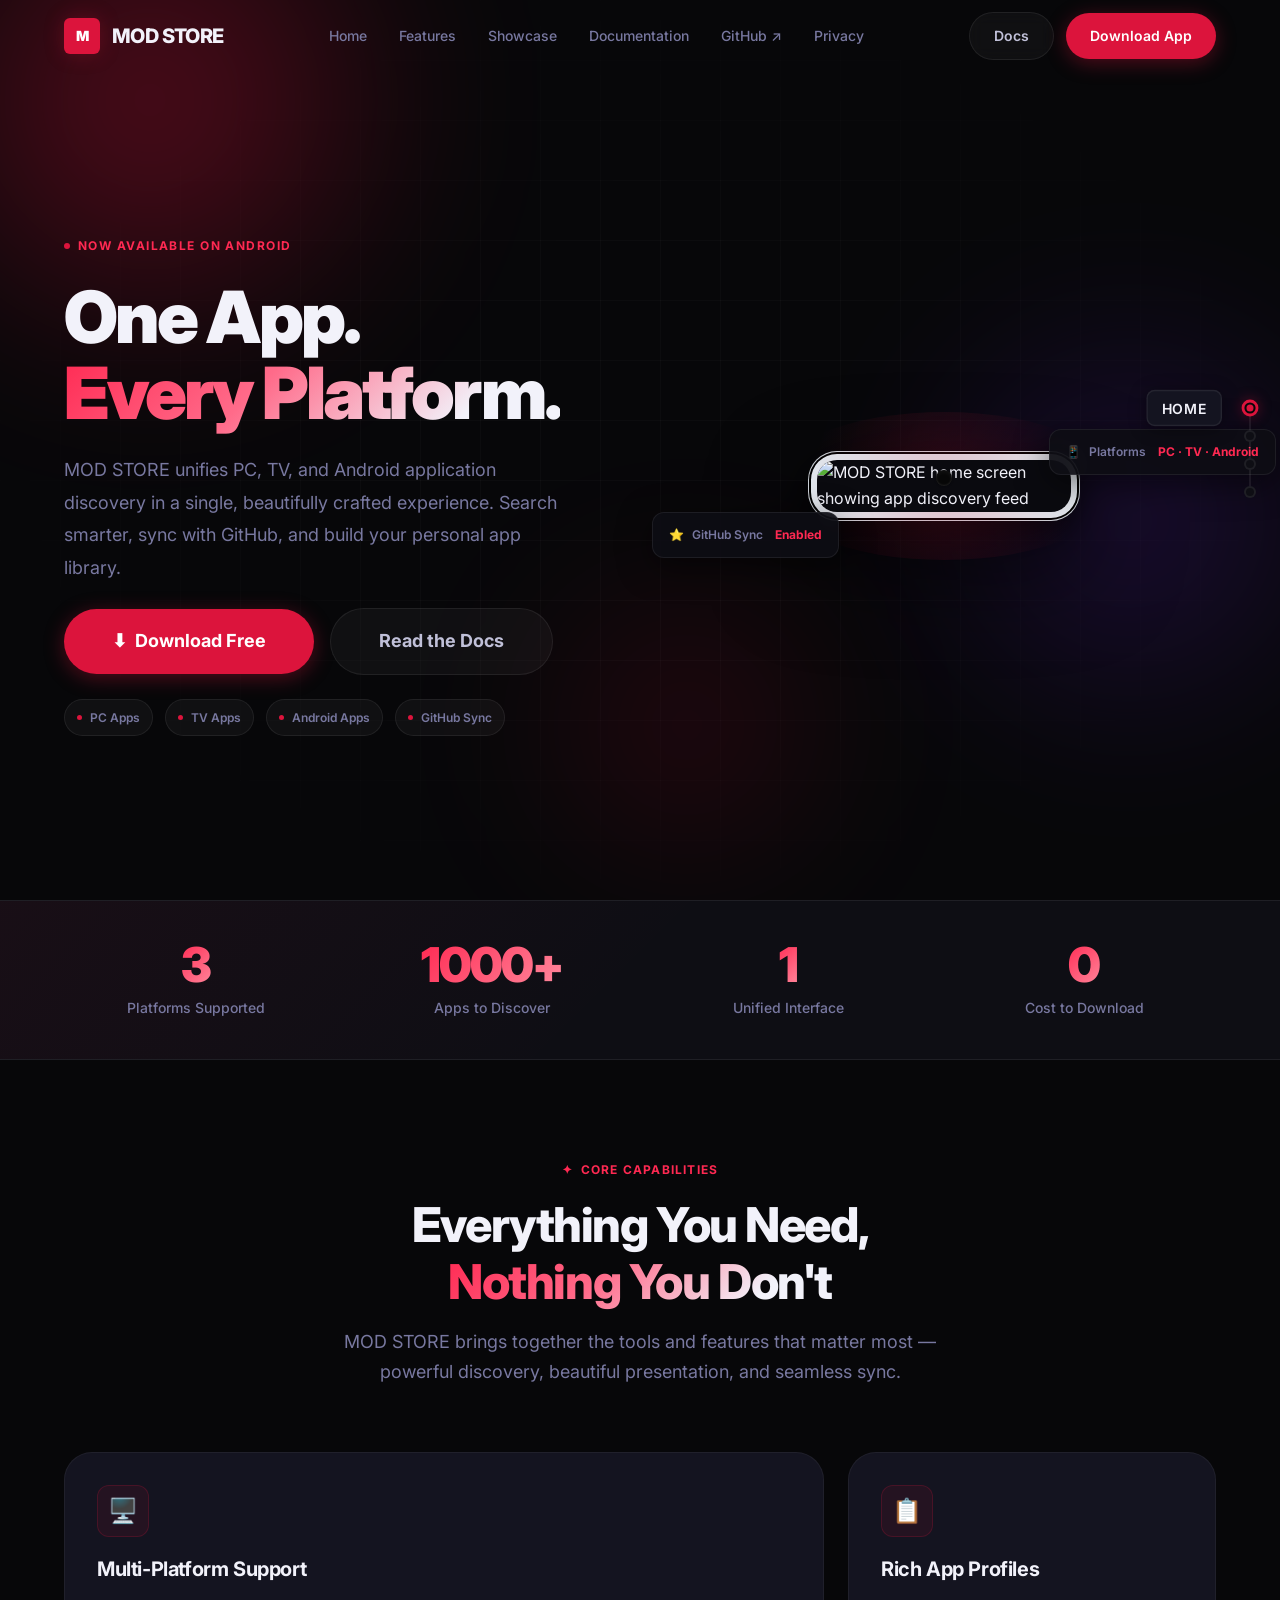
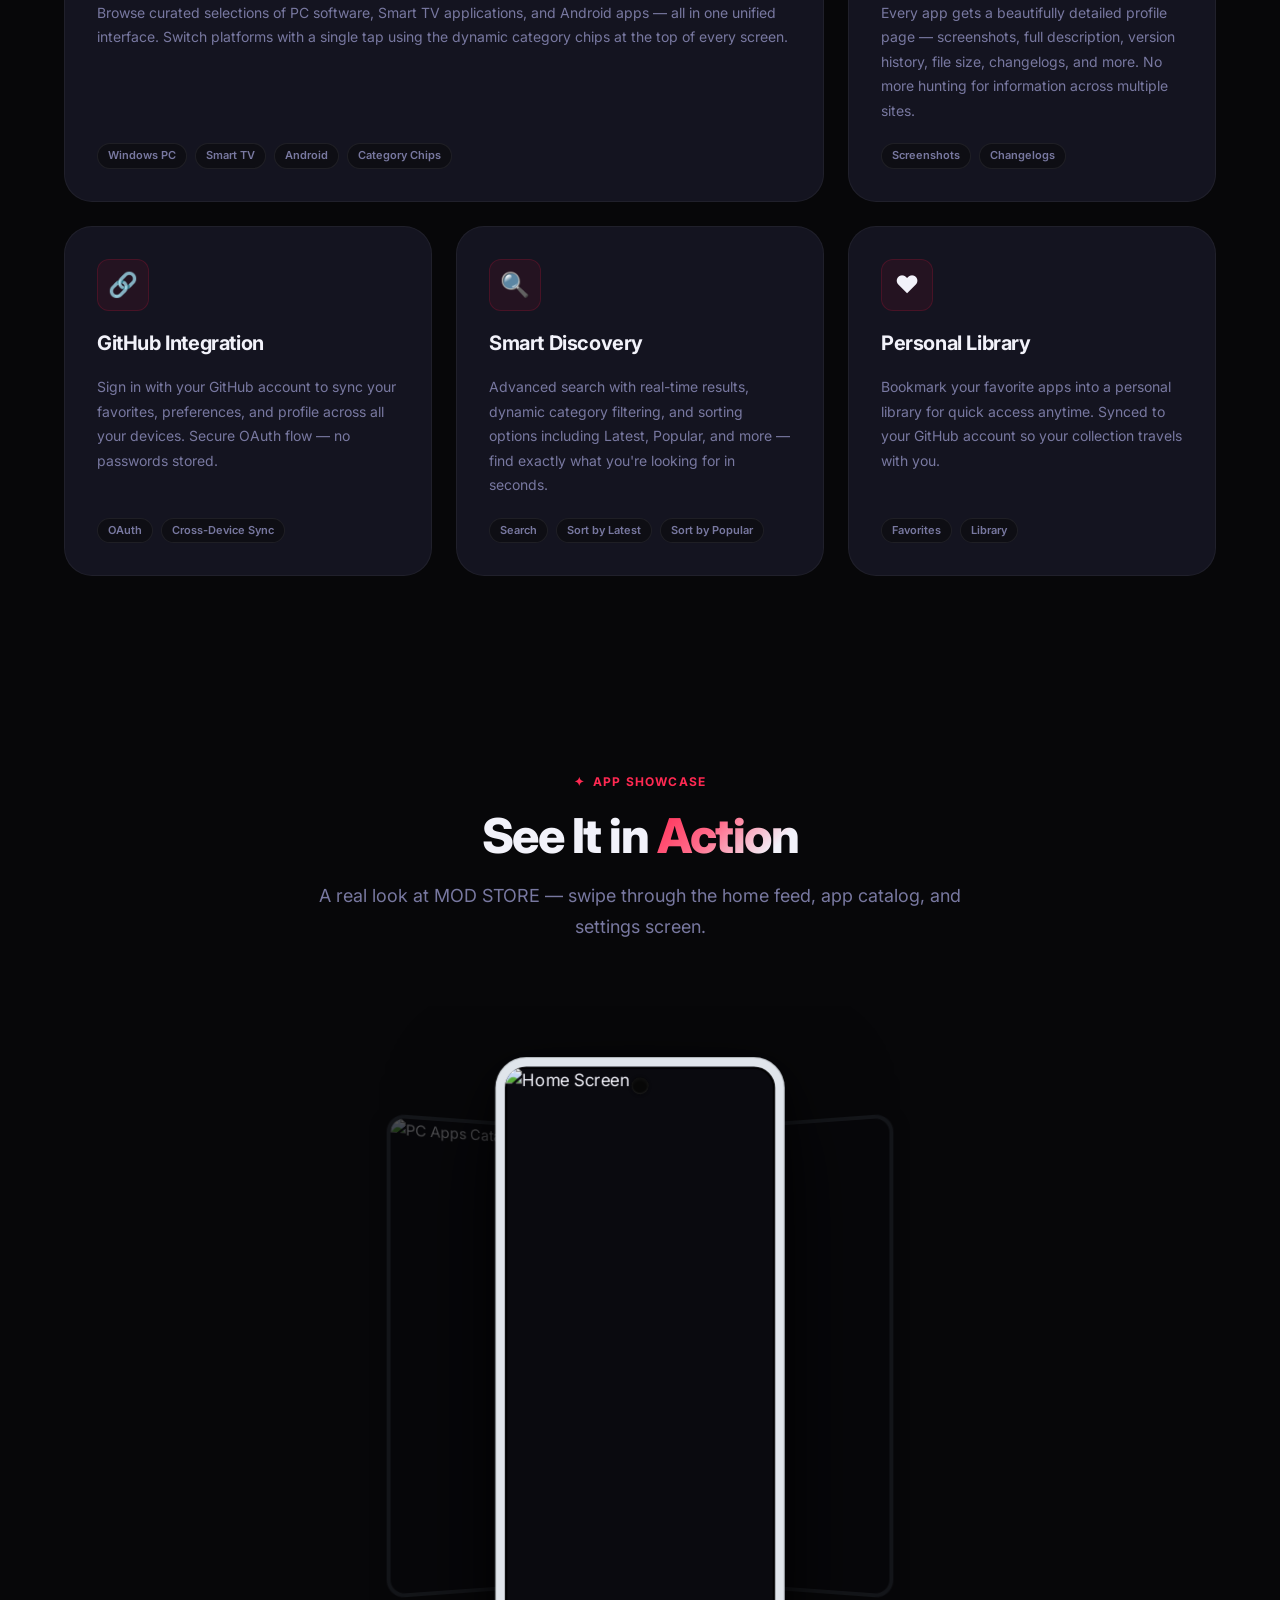
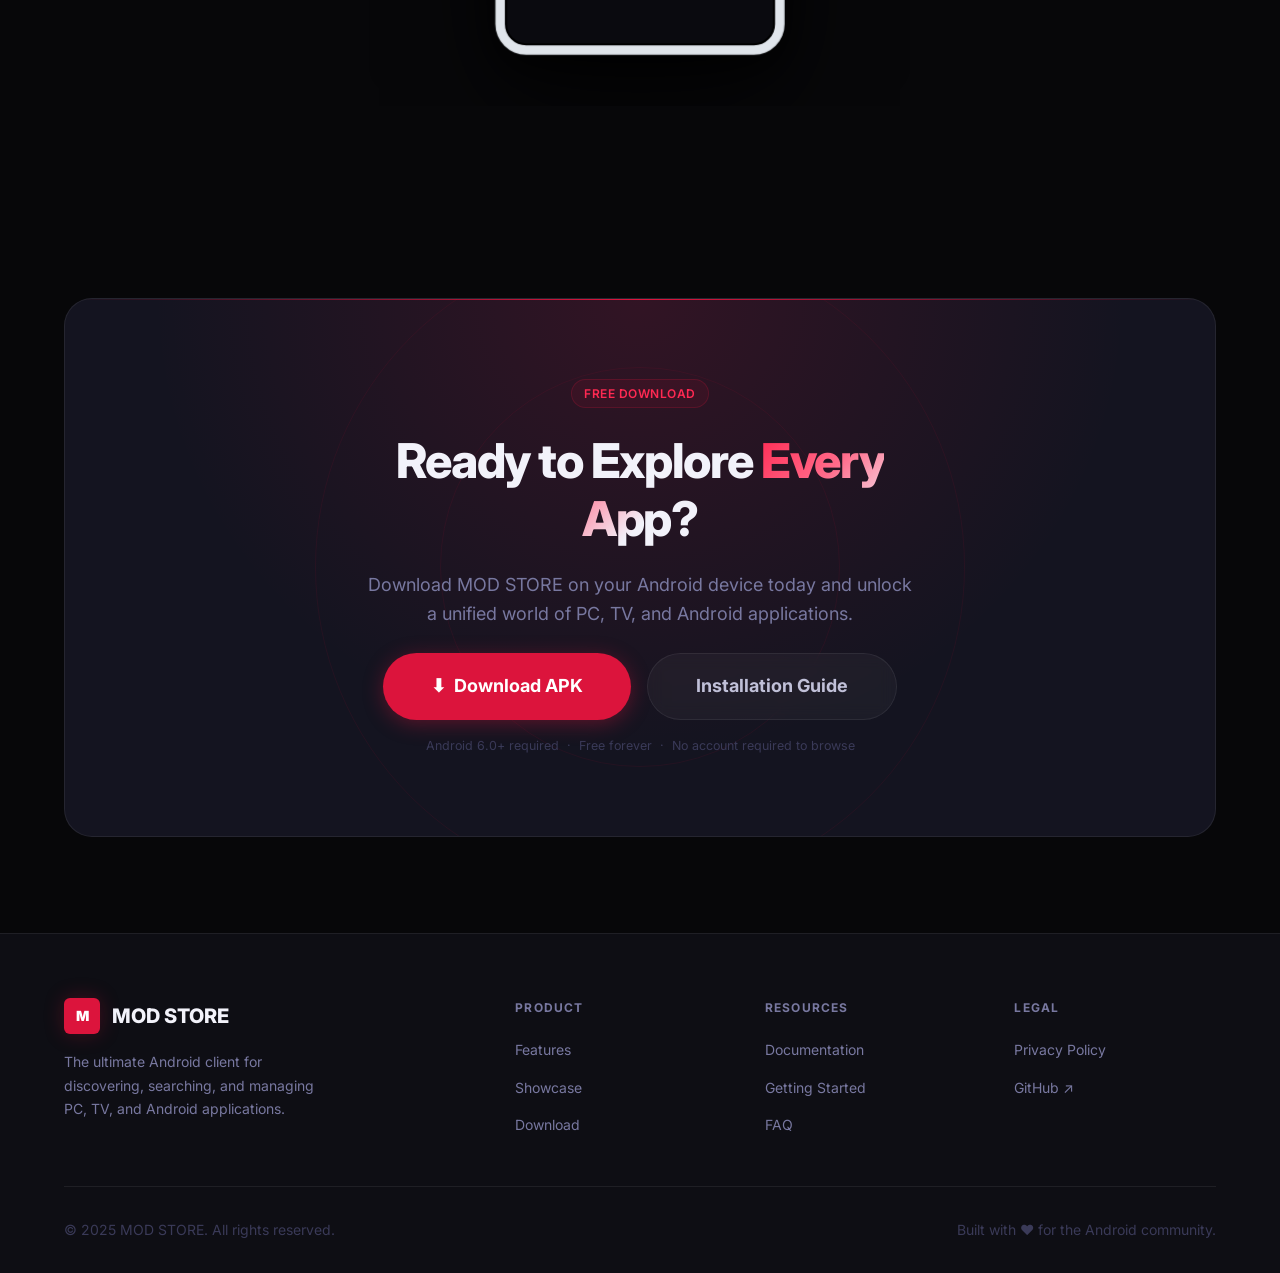
==== commit 76660139: "Add files via upload" ====
--- a/index.html
+++ b/index.html
@@ -403,8 +403,24 @@
   </div>
 </footer>
 
+<!-- Roadmap Navigation -->
+<nav class="roadmap-nav" aria-label="Page Sections Roadmap">
+  <a href="#hero" class="roadmap-dot active" aria-label="Hero Section">
+    <span class="roadmap-tooltip">Home</span>
+  </a>
+  <a href="#features" class="roadmap-dot" aria-label="Features Section">
+    <span class="roadmap-tooltip">Features</span>
+  </a>
+  <a href="#showcase" class="roadmap-dot" aria-label="Showcase Section">
+    <span class="roadmap-tooltip">Showcase</span>
+  </a>
+  <a href="#download" class="roadmap-dot" aria-label="Download Section">
+    <span class="roadmap-tooltip">Download</span>
+  </a>
+</nav>
 
 <script src="assets/js/nav.js"></script>
 <script src="assets/js/showcase.js"></script>
+<script src="assets/js/roadmap.js"></script>
 </body>
 </html>
--- a/assets/css/global.css
+++ b/assets/css/global.css
@@ -96,6 +96,11 @@
 html {
   scroll-behavior: smooth;
   -webkit-text-size-adjust: 100%;
+  scrollbar-width: none; /* Firefox */
+}
+
+::-webkit-scrollbar {
+  display: none; /* Chrome, Safari, Opera */
 }
 
 body {
@@ -655,6 +660,125 @@
   100% { background-position: 200% center; }
 }
 
+/* ── Roadmap Navigation ─────────────────────────────────────── */
+.roadmap-nav {
+  position: fixed;
+  top: 50%;
+  right: var(--space-6);
+  transform: translateY(-50%);
+  display: flex;
+  flex-direction: column;
+  gap: var(--space-4);
+  z-index: 998;
+  align-items: center;
+}
+
+/* Connecting line */
+.roadmap-nav::before {
+  content: '';
+  position: absolute;
+  top: 10px;
+  bottom: 10px;
+  left: 50%;
+  transform: translateX(-50%);
+  width: 2px;
+  background: var(--border);
+  z-index: -1;
+}
+
+.roadmap-nav::after {
+  content: '';
+  position: absolute;
+  top: 10px;
+  left: 50%;
+  transform: translateX(-50%);
+  width: 2px;
+  background: var(--primary);
+  z-index: -1;
+  height: var(--progress-height, 0px);
+  transition: height 0.3s ease;
+}
+
+.roadmap-dot {
+  position: relative;
+  width: 12px;
+  height: 12px;
+  border-radius: 50%;
+  background: var(--bg-surface);
+  border: 2px solid var(--border);
+  transition: all var(--transition-base);
+  cursor: pointer;
+  display: flex;
+  align-items: center;
+}
+
+.roadmap-dot:hover {
+  background: var(--bg-card-hover);
+  border-color: rgba(220, 20, 60, 0.4);
+  transform: scale(1.3);
+}
+
+.roadmap-dot.past {
+  background: var(--primary);
+  border-color: var(--primary);
+}
+
+.roadmap-dot.active {
+  background: var(--bg-base);
+  border-color: var(--primary);
+  box-shadow: 0 0 10px var(--primary-glow);
+  transform: scale(1.4);
+}
+
+.roadmap-dot.active::after {
+  content: '';
+  position: absolute;
+  top: 50%;
+  left: 50%;
+  transform: translate(-50%, -50%);
+  width: 5px;
+  height: 5px;
+  border-radius: 50%;
+  background: var(--primary);
+}
+
+.roadmap-tooltip {
+  position: absolute;
+  right: 24px;
+  background: var(--bg-card);
+  border: 1px solid var(--border);
+  padding: 4px 10px;
+  border-radius: var(--radius-sm);
+  font-size: 10px;
+  font-weight: 600;
+  letter-spacing: 0.05em;
+  text-transform: uppercase;
+  color: var(--text-primary);
+  opacity: 0;
+  visibility: hidden;
+  transform: translateX(10px);
+  transition: all var(--transition-base);
+  pointer-events: none;
+  white-space: nowrap;
+  box-shadow: var(--shadow-sm);
+}
+
+.roadmap-dot:hover .roadmap-tooltip,
+.roadmap-dot.active .roadmap-tooltip {
+  opacity: 1;
+  visibility: visible;
+  transform: translateX(0);
+}
+
+@media (max-width: 768px) {
+  .roadmap-nav {
+    right: var(--space-3);
+    gap: var(--space-3);
+    transform: translateY(-50%) scale(0.85);
+    transform-origin: right center;
+  }
+}
+
 /* ── Scroll to Top Button ────────────────────────────────────── */
 .scroll-to-top {
   position: fixed;
